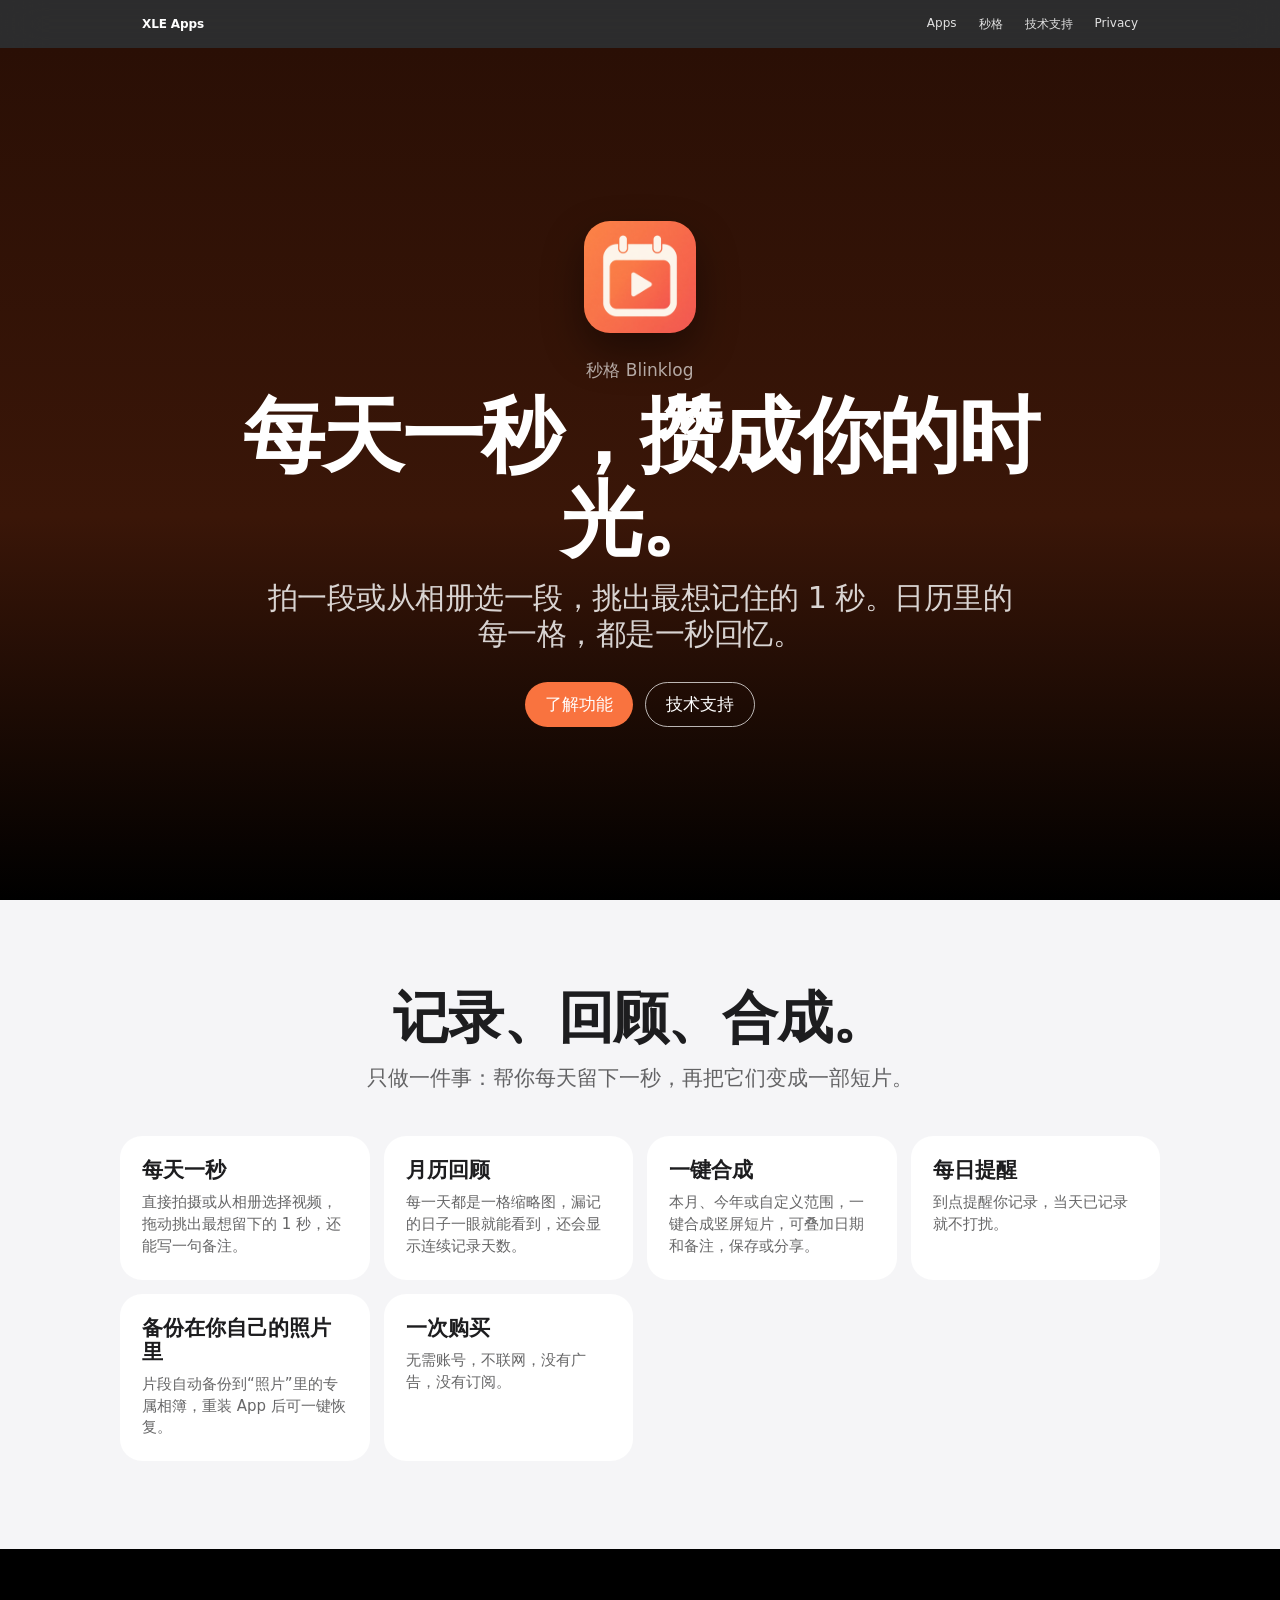
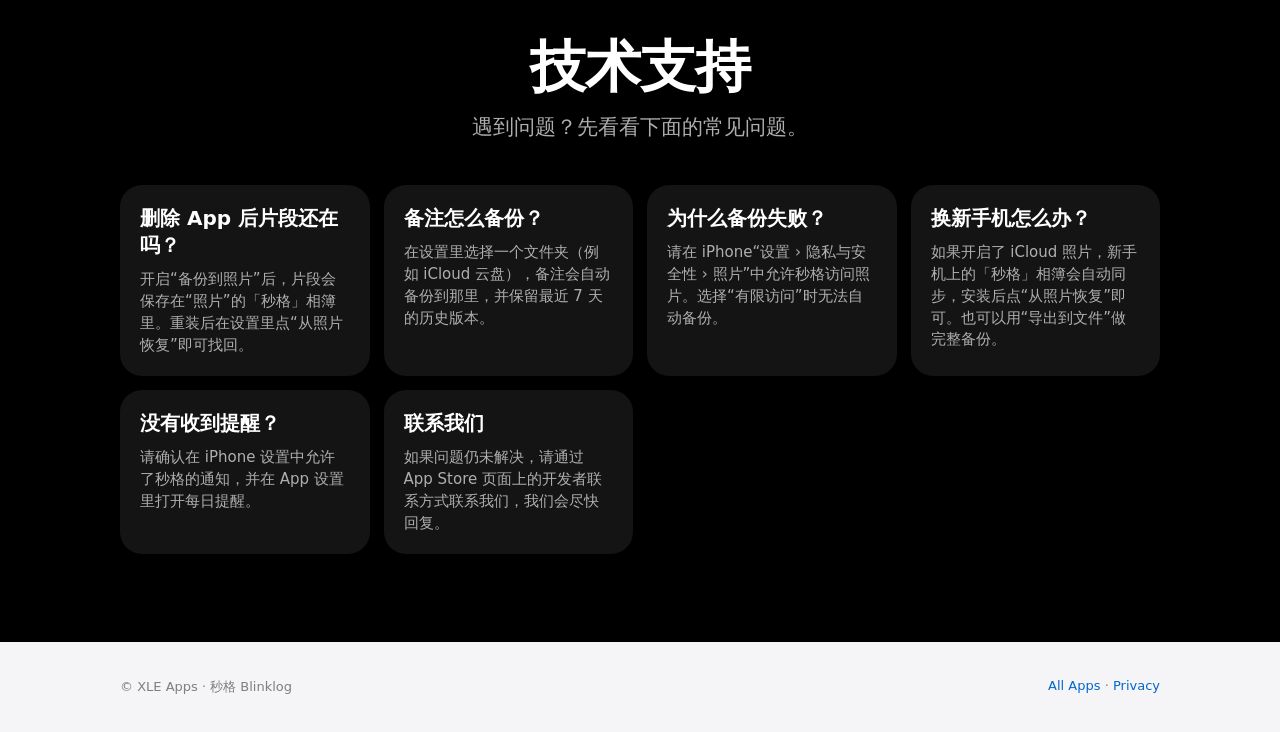
==== apps/blinklog/index.html @ 76f593e4 "Add Blinklog (秒格) product, support and privacy pages" ====
<!doctype html>
<html lang="zh-CN">
<head>
  <meta charset="utf-8">
  <meta name="viewport" content="width=device-width, initial-scale=1">
  <title>秒格 Blinklog｜每天一秒的视频日历</title>
  <meta name="description" content="秒格 Blinklog：每天留下 1 秒视频，月历一目了然，一键合成属于你的时光短片。无需账号，不联网，不收集数据。">
  <link rel="stylesheet" href="../../styles.css">
  <style>.blinklog-hero{background:linear-gradient(180deg,#2a0f05 0%,#3a1608 55%,#000 100%)}.blinklog-hero .app-mark{width:112px;height:112px;border-radius:26px;margin:0 auto 26px;display:block;box-shadow:rgba(0,0,0,.4) 0 18px 40px}.btn.orange{background:#f9733f;color:#fff}.faq{max-width:860px;margin:0 auto}.faq .feature{margin-bottom:14px}</style>
</head>
<body>
  <nav class="nav"><div class="nav-inner"><a class="brand" href="../../">XLE Apps</a><div class="nav-links"><a href="../../#apps">Apps</a><a href="./">秒格</a><a href="#support">技术支持</a><a href="../../privacy/blinklog.html">Privacy</a></div></div></nav>
  <main>
    <section class="hero blinklog-hero">
      <div class="hero-card">
        <img class="app-mark" src="icon.png" alt="秒格图标">
        <p class="eyebrow">秒格 Blinklog</p>
        <h1>每天一秒，攒成你的时光。</h1>
        <p class="lead">拍一段或从相册选一段，挑出最想记住的 1 秒。日历里的每一格，都是一秒回忆。</p>
        <div class="cta-row"><a class="btn orange" href="#features">了解功能</a><a class="btn secondary" href="#support">技术支持</a></div>
      </div>
    </section>
    <section class="section" id="features">
      <div class="container">
        <h2>记录、回顾、合成。</h2>
        <p class="section-sub">只做一件事：帮你每天留下一秒，再把它们变成一部短片。</p>
        <div class="features">
          <div class="feature"><h3>每天一秒</h3><p>直接拍摄或从相册选择视频，拖动挑出最想留下的 1 秒，还能写一句备注。</p></div>
          <div class="feature"><h3>月历回顾</h3><p>每一天都是一格缩略图，漏记的日子一眼就能看到，还会显示连续记录天数。</p></div>
          <div class="feature"><h3>一键合成</h3><p>本月、今年或自定义范围，一键合成竖屏短片，可叠加日期和备注，保存或分享。</p></div>
          <div class="feature"><h3>每日提醒</h3><p>到点提醒你记录，当天已记录就不打扰。</p></div>
          <div class="feature"><h3>备份在你自己的照片里</h3><p>片段自动备份到“照片”里的专属相簿，重装 App 后可一键恢复。</p></div>
          <div class="feature"><h3>一次购买</h3><p>无需账号，不联网，没有广告，没有订阅。</p></div>
        </div>
      </div>
    </section>
    <section class="section dark" id="support">
      <div class="container">
        <h2>技术支持</h2>
        <p class="section-sub">遇到问题？先看看下面的常见问题。</p>
        <div class="scenes">
          <div class="scene"><strong>删除 App 后片段还在吗？</strong><span>开启“备份到照片”后，片段会保存在“照片”的「秒格」相簿里。重装后在设置里点“从照片恢复”即可找回。</span></div>
          <div class="scene"><strong>备注怎么备份？</strong><span>在设置里选择一个文件夹（例如 iCloud 云盘），备注会自动备份到那里，并保留最近 7 天的历史版本。</span></div>
          <div class="scene"><strong>为什么备份失败？</strong><span>请在 iPhone“设置 › 隐私与安全性 › 照片”中允许秒格访问照片。选择“有限访问”时无法自动备份。</span></div>
          <div class="scene"><strong>换新手机怎么办？</strong><span>如果开启了 iCloud 照片，新手机上的「秒格」相簿会自动同步，安装后点“从照片恢复”即可。也可以用“导出到文件”做完整备份。</span></div>
          <div class="scene"><strong>没有收到提醒？</strong><span>请确认在 iPhone 设置中允许了秒格的通知，并在 App 设置里打开每日提醒。</span></div>
          <div class="scene"><strong>联系我们</strong><span>如果问题仍未解决，请通过 App Store 页面上的开发者联系方式联系我们，我们会尽快回复。</span></div>
        </div>
      </div>
    </section>
  </main>
  <footer class="footer"><div class="footer-inner"><div>© XLE Apps · 秒格 Blinklog</div><div><a href="../../">All Apps</a> · <a href="../../privacy/blinklog.html">Privacy</a></div></div></footer>
</body>
</html>
---- styles.css ----
*{box-sizing:border-box}html{scroll-behavior:smooth}body{margin:0;font-family:system-ui,-apple-system,BlinkMacSystemFont,"Segoe UI",sans-serif;background:#f5f5f7;color:#1d1d1f;-webkit-font-smoothing:antialiased}a{color:inherit;text-decoration:none}.nav{position:sticky;top:0;z-index:10;height:48px;background:rgba(0,0,0,.82);backdrop-filter:saturate(180%) blur(20px);color:#fff}.nav-inner{max-width:1040px;margin:0 auto;height:48px;padding:0 22px;display:flex;align-items:center;justify-content:space-between;font-size:12px}.brand{font-weight:600;letter-spacing:-.12px}.nav-links{display:flex;gap:22px;opacity:.86}.nav-links a:hover{opacity:1}.hero{min-height:calc(100vh - 48px);display:grid;place-items:center;padding:72px 22px;text-align:center;background:#000;color:#fff;overflow:hidden}.hero-card{max-width:900px}.eyebrow{font-size:17px;line-height:1.35;color:rgba(255,255,255,.64);margin:0 0 12px}.hero h1{font-size:clamp(44px,8vw,82px);line-height:1.02;letter-spacing:-2.6px;margin:0 0 18px;font-weight:700}.hero p.lead{font-size:clamp(20px,3vw,30px);line-height:1.2;letter-spacing:-.5px;color:rgba(255,255,255,.82);max-width:760px;margin:0 auto 30px}.cta-row{display:flex;gap:12px;justify-content:center;flex-wrap:wrap}.btn{display:inline-flex;align-items:center;justify-content:center;min-height:44px;padding:10px 20px;border-radius:980px;font-size:17px}.btn.primary{background:#0071e3;color:#fff}.btn.secondary{border:1px solid rgba(255,255,255,.7);color:#fff}.section{padding:88px 22px}.container{max-width:1040px;margin:0 auto}.section h2{font-size:clamp(34px,5vw,56px);line-height:1.07;letter-spacing:-1.2px;text-align:center;margin:0 0 16px}.section-sub{font-size:21px;line-height:1.35;color:rgba(29,29,31,.68);text-align:center;max-width:760px;margin:0 auto 44px}.apps-grid{display:grid;grid-template-columns:repeat(auto-fit,minmax(260px,1fr));gap:18px}.app-card{background:#fff;border-radius:28px;padding:26px;min-height:320px;box-shadow:rgba(0,0,0,.08) 0 18px 50px;display:flex;flex-direction:column;justify-content:space-between}.app-icon{width:72px;height:72px;border-radius:20px;background:radial-gradient(circle at 30% 25%,#e8f5ff,#3b82f6 42%,#07111f 100%);box-shadow:inset 0 0 0 1px rgba(255,255,255,.35);margin-bottom:24px}.sleepaudio-icon{background:radial-gradient(circle at 30% 25%,#e8f5ff,#3b82f6 42%,#07111f 100%)}.fishbreak-icon{background:radial-gradient(circle at 28% 24%,#fff7ed,#fb923c 42%,#7c2d12 100%)}.app-card h3{font-size:28px;line-height:1.1;margin:0 0 10px;letter-spacing:-.5px}.app-card p{font-size:16px;line-height:1.45;color:rgba(29,29,31,.68);margin:0}.link{color:#0066cc;font-size:16px;margin-top:24px;display:inline-block}.dark{background:#000;color:#fff}.dark .section-sub{color:rgba(255,255,255,.68)}.scenes{display:grid;grid-template-columns:repeat(auto-fit,minmax(220px,1fr));gap:14px;margin-top:36px}.scene{background:rgba(255,255,255,.08);border-radius:22px;padding:20px;min-height:138px}.scene strong{display:block;font-size:20px;margin-bottom:10px}.scene span{display:block;font-size:15px;line-height:1.45;color:rgba(255,255,255,.66)}.features{display:grid;grid-template-columns:repeat(auto-fit,minmax(220px,1fr));gap:14px}.feature{background:#fff;border-radius:22px;padding:22px}.feature h3{font-size:21px;line-height:1.15;margin:0 0 10px}.feature p{font-size:15px;line-height:1.45;color:rgba(29,29,31,.68);margin:0}.footer{padding:36px 22px;color:rgba(29,29,31,.55);font-size:13px}.footer-inner{max-width:1040px;margin:0 auto;display:flex;justify-content:space-between;gap:16px;flex-wrap:wrap}.footer a{color:#0066cc}.product-hero{background:linear-gradient(#000 0%,#07111f 100%)}.phone{width:min(300px,72vw);height:610px;border-radius:52px;margin:46px auto 0;background:linear-gradient(180deg,#111827,#020617);box-shadow:rgba(0,0,0,.45) 0 40px 90px,inset 0 0 0 10px #1f2937,inset 0 0 0 12px rgba(255,255,255,.08);padding:58px 28px;color:#fff;text-align:left}.phone .question{font-size:18px;color:rgba(255,255,255,.72);margin-bottom:14px}.phone .scene-title{font-size:42px;font-weight:700;letter-spacing:-1px;margin-bottom:10px}.phone .desc{font-size:15px;line-height:1.45;color:rgba(255,255,255,.62);margin-bottom:28px}.pill-list{display:flex;flex-direction:column;gap:10px}.pill{border-radius:980px;background:rgba(255,255,255,.10);padding:12px 16px;font-size:15px}.legal{max-width:860px;margin:0 auto;background:#fff;border-radius:26px;padding:30px}.legal h1{font-size:40px;letter-spacing:-1px;margin:0 0 14px}.legal h2{font-size:22px;margin-top:28px}.legal p,.legal li{line-height:1.65;color:rgba(29,29,31,.72)}@media(max-width:640px){.nav-links{gap:12px}.hero{padding:56px 18px}.section{padding:64px 18px}.hero h1{letter-spacing:-1.6px}.phone{height:auto;min-height:560px}.footer-inner{display:block}.footer-inner div{margin-bottom:10px}}.game-hero{background:linear-gradient(180deg,#160b03 0%,#2b1205 58%,#000 100%)}.game-phone{background:linear-gradient(180deg,#2b1205,#111827)}.risk-bar{height:12px;border-radius:99px;background:rgba(255,255,255,.12);overflow:hidden;margin:0 0 24px}.risk-bar span{display:block;height:100%;border-radius:99px;background:linear-gradient(90deg,#facc15,#f97316,#ef4444)}
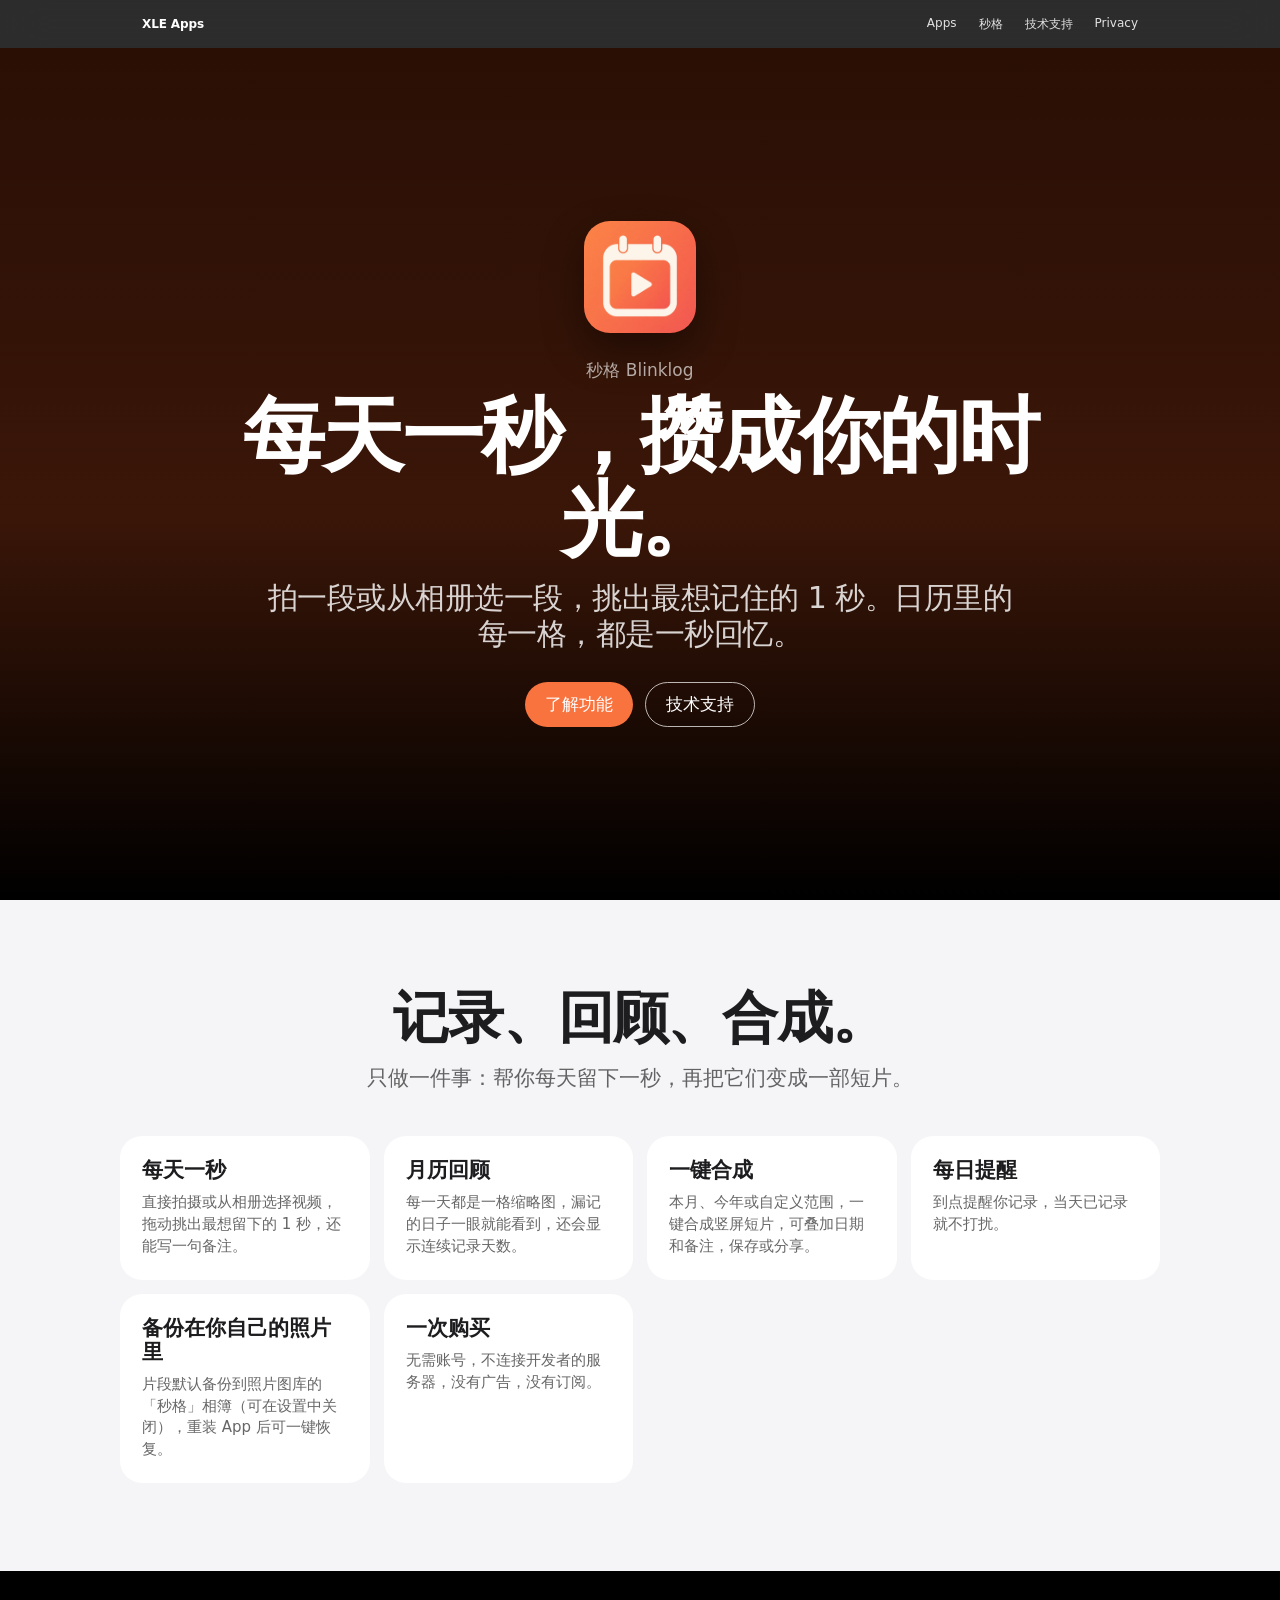
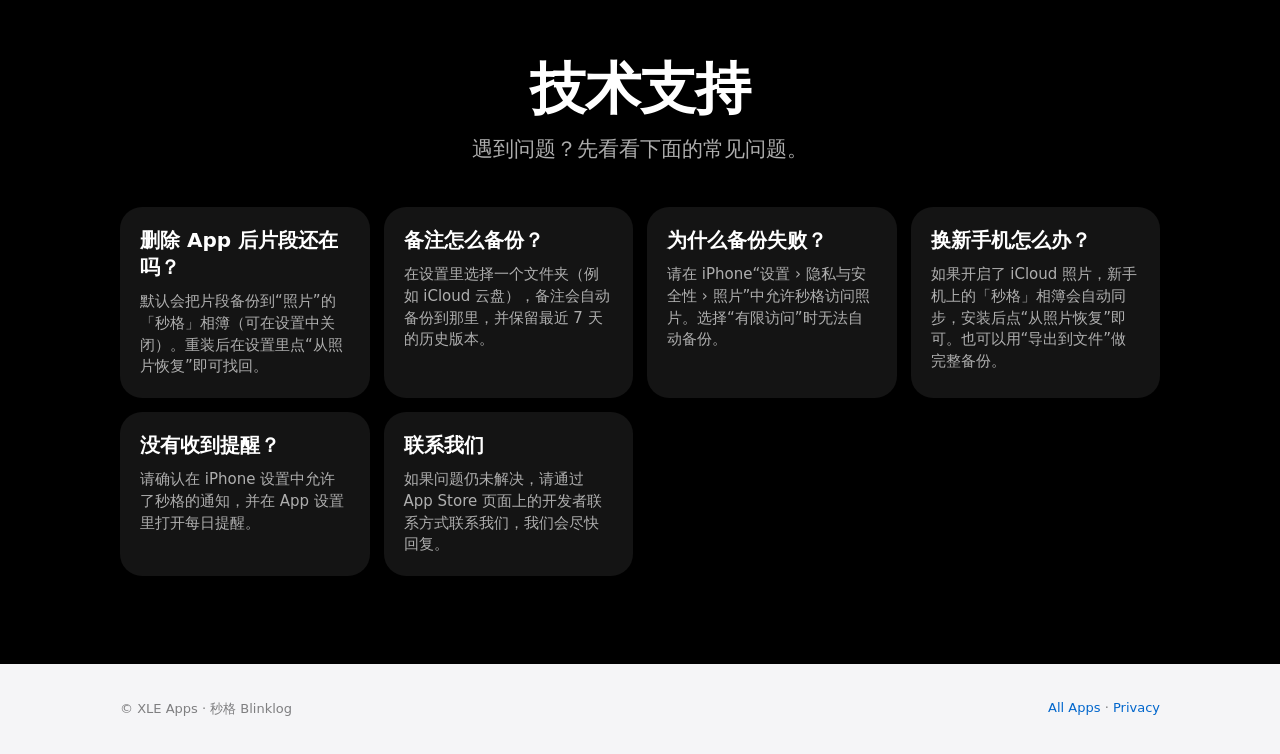
==== commit fce43f6b: "1.1: 按统一口径更新秒格隐私政策与产品页文案" ====
--- a/apps/blinklog/index.html
+++ b/apps/blinklog/index.html
@@ -4,7 +4,7 @@
   <meta charset="utf-8">
   <meta name="viewport" content="width=device-width, initial-scale=1">
   <title>秒格 Blinklog｜每天一秒的视频日历</title>
-  <meta name="description" content="秒格 Blinklog：每天留下 1 秒视频，月历一目了然，一键合成属于你的时光短片。无需账号，不联网，不收集数据。">
+  <meta name="description" content="秒格 Blinklog：每天留下 1 秒视频，月历一目了然，一键合成属于你的时光短片。无需账号，不连接开发者的服务器，不收集数据。">
   <link rel="stylesheet" href="../../styles.css">
   <style>.blinklog-hero{background:linear-gradient(180deg,#2a0f05 0%,#3a1608 55%,#000 100%)}.blinklog-hero .app-mark{width:112px;height:112px;border-radius:26px;margin:0 auto 26px;display:block;box-shadow:rgba(0,0,0,.4) 0 18px 40px}.btn.orange{background:#f9733f;color:#fff}.faq{max-width:860px;margin:0 auto}.faq .feature{margin-bottom:14px}</style>
 </head>
@@ -29,8 +29,8 @@
           <div class="feature"><h3>月历回顾</h3><p>每一天都是一格缩略图，漏记的日子一眼就能看到，还会显示连续记录天数。</p></div>
           <div class="feature"><h3>一键合成</h3><p>本月、今年或自定义范围，一键合成竖屏短片，可叠加日期和备注，保存或分享。</p></div>
           <div class="feature"><h3>每日提醒</h3><p>到点提醒你记录，当天已记录就不打扰。</p></div>
-          <div class="feature"><h3>备份在你自己的照片里</h3><p>片段自动备份到“照片”里的专属相簿，重装 App 后可一键恢复。</p></div>
-          <div class="feature"><h3>一次购买</h3><p>无需账号，不联网，没有广告，没有订阅。</p></div>
+          <div class="feature"><h3>备份在你自己的照片里</h3><p>片段默认备份到照片图库的「秒格」相簿（可在设置中关闭），重装 App 后可一键恢复。</p></div>
+          <div class="feature"><h3>一次购买</h3><p>无需账号，不连接开发者的服务器，没有广告，没有订阅。</p></div>
         </div>
       </div>
     </section>
@@ -39,7 +39,7 @@
         <h2>技术支持</h2>
         <p class="section-sub">遇到问题？先看看下面的常见问题。</p>
         <div class="scenes">
-          <div class="scene"><strong>删除 App 后片段还在吗？</strong><span>开启“备份到照片”后，片段会保存在“照片”的「秒格」相簿里。重装后在设置里点“从照片恢复”即可找回。</span></div>
+          <div class="scene"><strong>删除 App 后片段还在吗？</strong><span>默认会把片段备份到“照片”的「秒格」相簿（可在设置中关闭）。重装后在设置里点“从照片恢复”即可找回。</span></div>
           <div class="scene"><strong>备注怎么备份？</strong><span>在设置里选择一个文件夹（例如 iCloud 云盘），备注会自动备份到那里，并保留最近 7 天的历史版本。</span></div>
           <div class="scene"><strong>为什么备份失败？</strong><span>请在 iPhone“设置 › 隐私与安全性 › 照片”中允许秒格访问照片。选择“有限访问”时无法自动备份。</span></div>
           <div class="scene"><strong>换新手机怎么办？</strong><span>如果开启了 iCloud 照片，新手机上的「秒格」相簿会自动同步，安装后点“从照片恢复”即可。也可以用“导出到文件”做完整备份。</span></div>
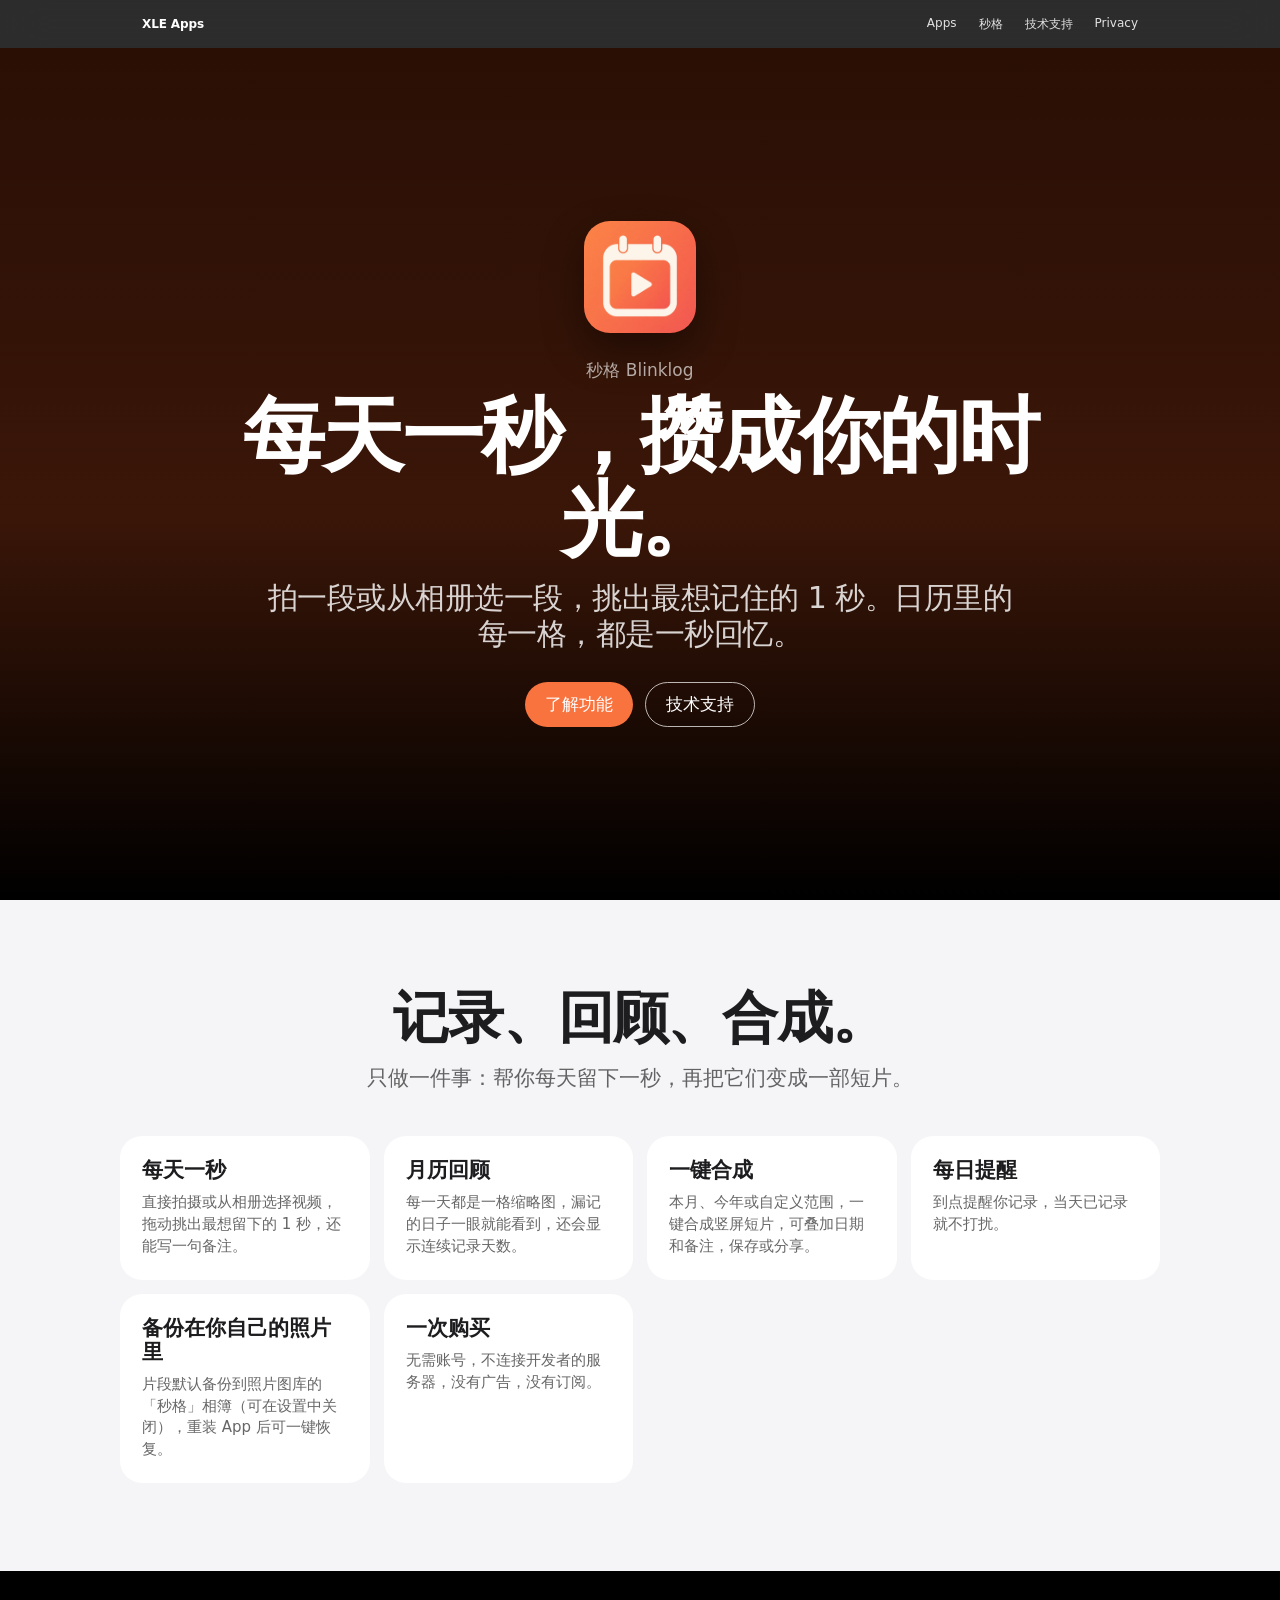
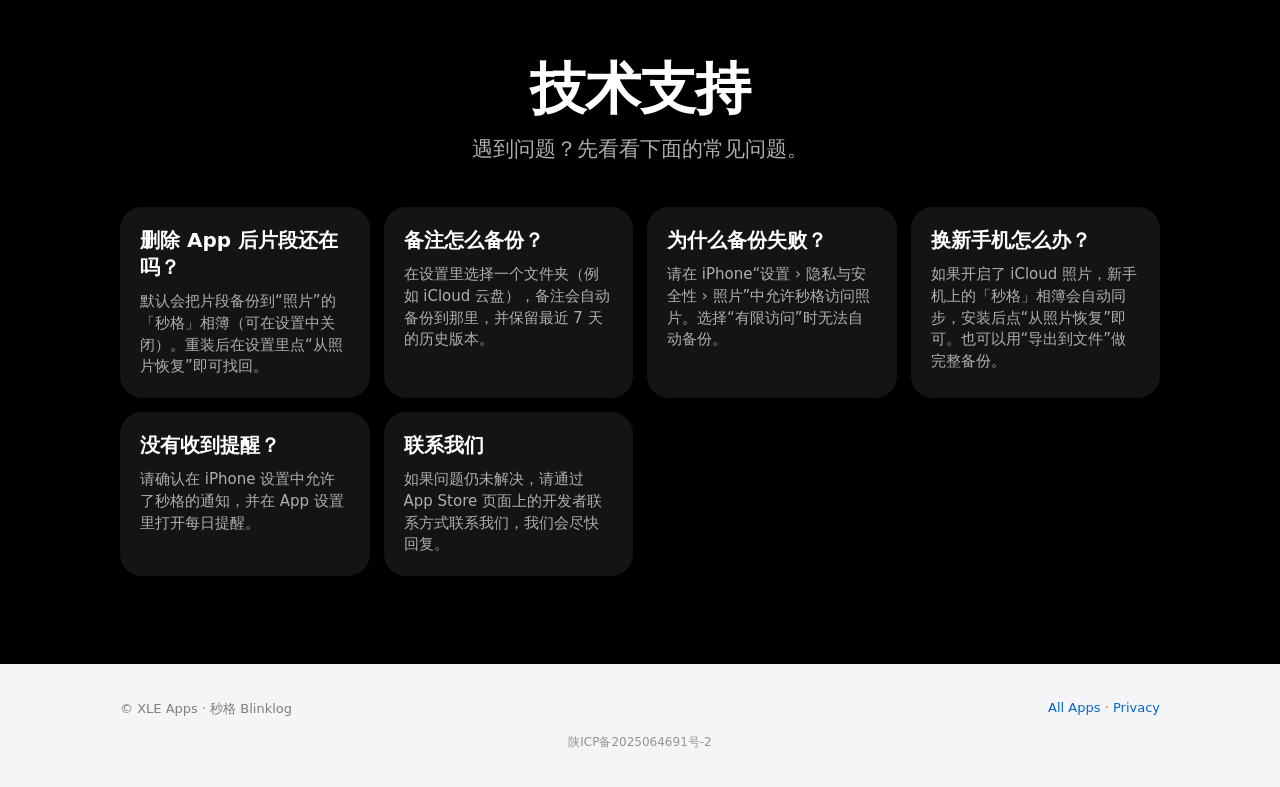
==== commit 3a10991f: "Add ICP filing number to footer" ====
--- a/apps/blinklog/index.html
+++ b/apps/blinklog/index.html
@@ -49,6 +49,6 @@
       </div>
     </section>
   </main>
-  <footer class="footer"><div class="footer-inner"><div>© XLE Apps · 秒格 Blinklog</div><div><a href="../../">All Apps</a> · <a href="../../privacy/blinklog.html">Privacy</a></div></div></footer>
+  <footer class="footer"><div class="footer-inner"><div>© XLE Apps · 秒格 Blinklog</div><div><a href="../../">All Apps</a> · <a href="../../privacy/blinklog.html">Privacy</a></div></div><p class="beian"><a href="https://beian.miit.gov.cn/" target="_blank" rel="noopener">陕ICP备2025064691号-2</a></p></footer>
 </body>
 </html>
--- a/styles.css
+++ b/styles.css
@@ -1 +1 @@
-*{box-sizing:border-box}html{scroll-behavior:smooth}body{margin:0;font-family:system-ui,-apple-system,BlinkMacSystemFont,"Segoe UI",sans-serif;background:#f5f5f7;color:#1d1d1f;-webkit-font-smoothing:antialiased}a{color:inherit;text-decoration:none}.nav{position:sticky;top:0;z-index:10;height:48px;background:rgba(0,0,0,.82);backdrop-filter:saturate(180%) blur(20px);color:#fff}.nav-inner{max-width:1040px;margin:0 auto;height:48px;padding:0 22px;display:flex;align-items:center;justify-content:space-between;font-size:12px}.brand{font-weight:600;letter-spacing:-.12px}.nav-links{display:flex;gap:22px;opacity:.86}.nav-links a:hover{opacity:1}.hero{min-height:calc(100vh - 48px);display:grid;place-items:center;padding:72px 22px;text-align:center;background:#000;color:#fff;overflow:hidden}.hero-card{max-width:900px}.eyebrow{font-size:17px;line-height:1.35;color:rgba(255,255,255,.64);margin:0 0 12px}.hero h1{font-size:clamp(44px,8vw,82px);line-height:1.02;letter-spacing:-2.6px;margin:0 0 18px;font-weight:700}.hero p.lead{font-size:clamp(20px,3vw,30px);line-height:1.2;letter-spacing:-.5px;color:rgba(255,255,255,.82);max-width:760px;margin:0 auto 30px}.cta-row{display:flex;gap:12px;justify-content:center;flex-wrap:wrap}.btn{display:inline-flex;align-items:center;justify-content:center;min-height:44px;padding:10px 20px;border-radius:980px;font-size:17px}.btn.primary{background:#0071e3;color:#fff}.btn.secondary{border:1px solid rgba(255,255,255,.7);color:#fff}.section{padding:88px 22px}.container{max-width:1040px;margin:0 auto}.section h2{font-size:clamp(34px,5vw,56px);line-height:1.07;letter-spacing:-1.2px;text-align:center;margin:0 0 16px}.section-sub{font-size:21px;line-height:1.35;color:rgba(29,29,31,.68);text-align:center;max-width:760px;margin:0 auto 44px}.apps-grid{display:grid;grid-template-columns:repeat(auto-fit,minmax(260px,1fr));gap:18px}.app-card{background:#fff;border-radius:28px;padding:26px;min-height:320px;box-shadow:rgba(0,0,0,.08) 0 18px 50px;display:flex;flex-direction:column;justify-content:space-between}.app-icon{width:72px;height:72px;border-radius:20px;background:radial-gradient(circle at 30% 25%,#e8f5ff,#3b82f6 42%,#07111f 100%);box-shadow:inset 0 0 0 1px rgba(255,255,255,.35);margin-bottom:24px}.sleepaudio-icon{background:radial-gradient(circle at 30% 25%,#e8f5ff,#3b82f6 42%,#07111f 100%)}.fishbreak-icon{background:radial-gradient(circle at 28% 24%,#fff7ed,#fb923c 42%,#7c2d12 100%)}.app-card h3{font-size:28px;line-height:1.1;margin:0 0 10px;letter-spacing:-.5px}.app-card p{font-size:16px;line-height:1.45;color:rgba(29,29,31,.68);margin:0}.link{color:#0066cc;font-size:16px;margin-top:24px;display:inline-block}.dark{background:#000;color:#fff}.dark .section-sub{color:rgba(255,255,255,.68)}.scenes{display:grid;grid-template-columns:repeat(auto-fit,minmax(220px,1fr));gap:14px;margin-top:36px}.scene{background:rgba(255,255,255,.08);border-radius:22px;padding:20px;min-height:138px}.scene strong{display:block;font-size:20px;margin-bottom:10px}.scene span{display:block;font-size:15px;line-height:1.45;color:rgba(255,255,255,.66)}.features{display:grid;grid-template-columns:repeat(auto-fit,minmax(220px,1fr));gap:14px}.feature{background:#fff;border-radius:22px;padding:22px}.feature h3{font-size:21px;line-height:1.15;margin:0 0 10px}.feature p{font-size:15px;line-height:1.45;color:rgba(29,29,31,.68);margin:0}.footer{padding:36px 22px;color:rgba(29,29,31,.55);font-size:13px}.footer-inner{max-width:1040px;margin:0 auto;display:flex;justify-content:space-between;gap:16px;flex-wrap:wrap}.footer a{color:#0066cc}.product-hero{background:linear-gradient(#000 0%,#07111f 100%)}.phone{width:min(300px,72vw);height:610px;border-radius:52px;margin:46px auto 0;background:linear-gradient(180deg,#111827,#020617);box-shadow:rgba(0,0,0,.45) 0 40px 90px,inset 0 0 0 10px #1f2937,inset 0 0 0 12px rgba(255,255,255,.08);padding:58px 28px;color:#fff;text-align:left}.phone .question{font-size:18px;color:rgba(255,255,255,.72);margin-bottom:14px}.phone .scene-title{font-size:42px;font-weight:700;letter-spacing:-1px;margin-bottom:10px}.phone .desc{font-size:15px;line-height:1.45;color:rgba(255,255,255,.62);margin-bottom:28px}.pill-list{display:flex;flex-direction:column;gap:10px}.pill{border-radius:980px;background:rgba(255,255,255,.10);padding:12px 16px;font-size:15px}.legal{max-width:860px;margin:0 auto;background:#fff;border-radius:26px;padding:30px}.legal h1{font-size:40px;letter-spacing:-1px;margin:0 0 14px}.legal h2{font-size:22px;margin-top:28px}.legal p,.legal li{line-height:1.65;color:rgba(29,29,31,.72)}@media(max-width:640px){.nav-links{gap:12px}.hero{padding:56px 18px}.section{padding:64px 18px}.hero h1{letter-spacing:-1.6px}.phone{height:auto;min-height:560px}.footer-inner{display:block}.footer-inner div{margin-bottom:10px}}.game-hero{background:linear-gradient(180deg,#160b03 0%,#2b1205 58%,#000 100%)}.game-phone{background:linear-gradient(180deg,#2b1205,#111827)}.risk-bar{height:12px;border-radius:99px;background:rgba(255,255,255,.12);overflow:hidden;margin:0 0 24px}.risk-bar span{display:block;height:100%;border-radius:99px;background:linear-gradient(90deg,#facc15,#f97316,#ef4444)}
+*{box-sizing:border-box}html{scroll-behavior:smooth}body{margin:0;font-family:system-ui,-apple-system,BlinkMacSystemFont,"Segoe UI",sans-serif;background:#f5f5f7;color:#1d1d1f;-webkit-font-smoothing:antialiased}a{color:inherit;text-decoration:none}.nav{position:sticky;top:0;z-index:10;height:48px;background:rgba(0,0,0,.82);backdrop-filter:saturate(180%) blur(20px);color:#fff}.nav-inner{max-width:1040px;margin:0 auto;height:48px;padding:0 22px;display:flex;align-items:center;justify-content:space-between;font-size:12px}.brand{font-weight:600;letter-spacing:-.12px}.nav-links{display:flex;gap:22px;opacity:.86}.nav-links a:hover{opacity:1}.hero{min-height:calc(100vh - 48px);display:grid;place-items:center;padding:72px 22px;text-align:center;background:#000;color:#fff;overflow:hidden}.hero-card{max-width:900px}.eyebrow{font-size:17px;line-height:1.35;color:rgba(255,255,255,.64);margin:0 0 12px}.hero h1{font-size:clamp(44px,8vw,82px);line-height:1.02;letter-spacing:-2.6px;margin:0 0 18px;font-weight:700}.hero p.lead{font-size:clamp(20px,3vw,30px);line-height:1.2;letter-spacing:-.5px;color:rgba(255,255,255,.82);max-width:760px;margin:0 auto 30px}.cta-row{display:flex;gap:12px;justify-content:center;flex-wrap:wrap}.btn{display:inline-flex;align-items:center;justify-content:center;min-height:44px;padding:10px 20px;border-radius:980px;font-size:17px}.btn.primary{background:#0071e3;color:#fff}.btn.secondary{border:1px solid rgba(255,255,255,.7);color:#fff}.section{padding:88px 22px}.container{max-width:1040px;margin:0 auto}.section h2{font-size:clamp(34px,5vw,56px);line-height:1.07;letter-spacing:-1.2px;text-align:center;margin:0 0 16px}.section-sub{font-size:21px;line-height:1.35;color:rgba(29,29,31,.68);text-align:center;max-width:760px;margin:0 auto 44px}.apps-grid{display:grid;grid-template-columns:repeat(auto-fit,minmax(260px,1fr));gap:18px}.app-card{background:#fff;border-radius:28px;padding:26px;min-height:320px;box-shadow:rgba(0,0,0,.08) 0 18px 50px;display:flex;flex-direction:column;justify-content:space-between}.app-icon{width:72px;height:72px;border-radius:20px;background:radial-gradient(circle at 30% 25%,#e8f5ff,#3b82f6 42%,#07111f 100%);box-shadow:inset 0 0 0 1px rgba(255,255,255,.35);margin-bottom:24px}.sleepaudio-icon{background:radial-gradient(circle at 30% 25%,#e8f5ff,#3b82f6 42%,#07111f 100%)}.fishbreak-icon{background:radial-gradient(circle at 28% 24%,#fff7ed,#fb923c 42%,#7c2d12 100%)}.app-card h3{font-size:28px;line-height:1.1;margin:0 0 10px;letter-spacing:-.5px}.app-card p{font-size:16px;line-height:1.45;color:rgba(29,29,31,.68);margin:0}.link{color:#0066cc;font-size:16px;margin-top:24px;display:inline-block}.dark{background:#000;color:#fff}.dark .section-sub{color:rgba(255,255,255,.68)}.scenes{display:grid;grid-template-columns:repeat(auto-fit,minmax(220px,1fr));gap:14px;margin-top:36px}.scene{background:rgba(255,255,255,.08);border-radius:22px;padding:20px;min-height:138px}.scene strong{display:block;font-size:20px;margin-bottom:10px}.scene span{display:block;font-size:15px;line-height:1.45;color:rgba(255,255,255,.66)}.features{display:grid;grid-template-columns:repeat(auto-fit,minmax(220px,1fr));gap:14px}.feature{background:#fff;border-radius:22px;padding:22px}.feature h3{font-size:21px;line-height:1.15;margin:0 0 10px}.feature p{font-size:15px;line-height:1.45;color:rgba(29,29,31,.68);margin:0}.footer{padding:36px 22px;color:rgba(29,29,31,.55);font-size:13px}.footer-inner{max-width:1040px;margin:0 auto;display:flex;justify-content:space-between;gap:16px;flex-wrap:wrap}.footer a{color:#0066cc}.beian{text-align:center;margin:16px 0 0;font-size:12px;color:rgba(29,29,31,.45)}.beian a{color:inherit}.product-hero{background:linear-gradient(#000 0%,#07111f 100%)}.phone{width:min(300px,72vw);height:610px;border-radius:52px;margin:46px auto 0;background:linear-gradient(180deg,#111827,#020617);box-shadow:rgba(0,0,0,.45) 0 40px 90px,inset 0 0 0 10px #1f2937,inset 0 0 0 12px rgba(255,255,255,.08);padding:58px 28px;color:#fff;text-align:left}.phone .question{font-size:18px;color:rgba(255,255,255,.72);margin-bottom:14px}.phone .scene-title{font-size:42px;font-weight:700;letter-spacing:-1px;margin-bottom:10px}.phone .desc{font-size:15px;line-height:1.45;color:rgba(255,255,255,.62);margin-bottom:28px}.pill-list{display:flex;flex-direction:column;gap:10px}.pill{border-radius:980px;background:rgba(255,255,255,.10);padding:12px 16px;font-size:15px}.legal{max-width:860px;margin:0 auto;background:#fff;border-radius:26px;padding:30px}.legal h1{font-size:40px;letter-spacing:-1px;margin:0 0 14px}.legal h2{font-size:22px;margin-top:28px}.legal p,.legal li{line-height:1.65;color:rgba(29,29,31,.72)}@media(max-width:640px){.nav-links{gap:12px}.hero{padding:56px 18px}.section{padding:64px 18px}.hero h1{letter-spacing:-1.6px}.phone{height:auto;min-height:560px}.footer-inner{display:block}.footer-inner div{margin-bottom:10px}}.game-hero{background:linear-gradient(180deg,#160b03 0%,#2b1205 58%,#000 100%)}.game-phone{background:linear-gradient(180deg,#2b1205,#111827)}.risk-bar{height:12px;border-radius:99px;background:rgba(255,255,255,.12);overflow:hidden;margin:0 0 24px}.risk-bar span{display:block;height:100%;border-radius:99px;background:linear-gradient(90deg,#facc15,#f97316,#ef4444)}
